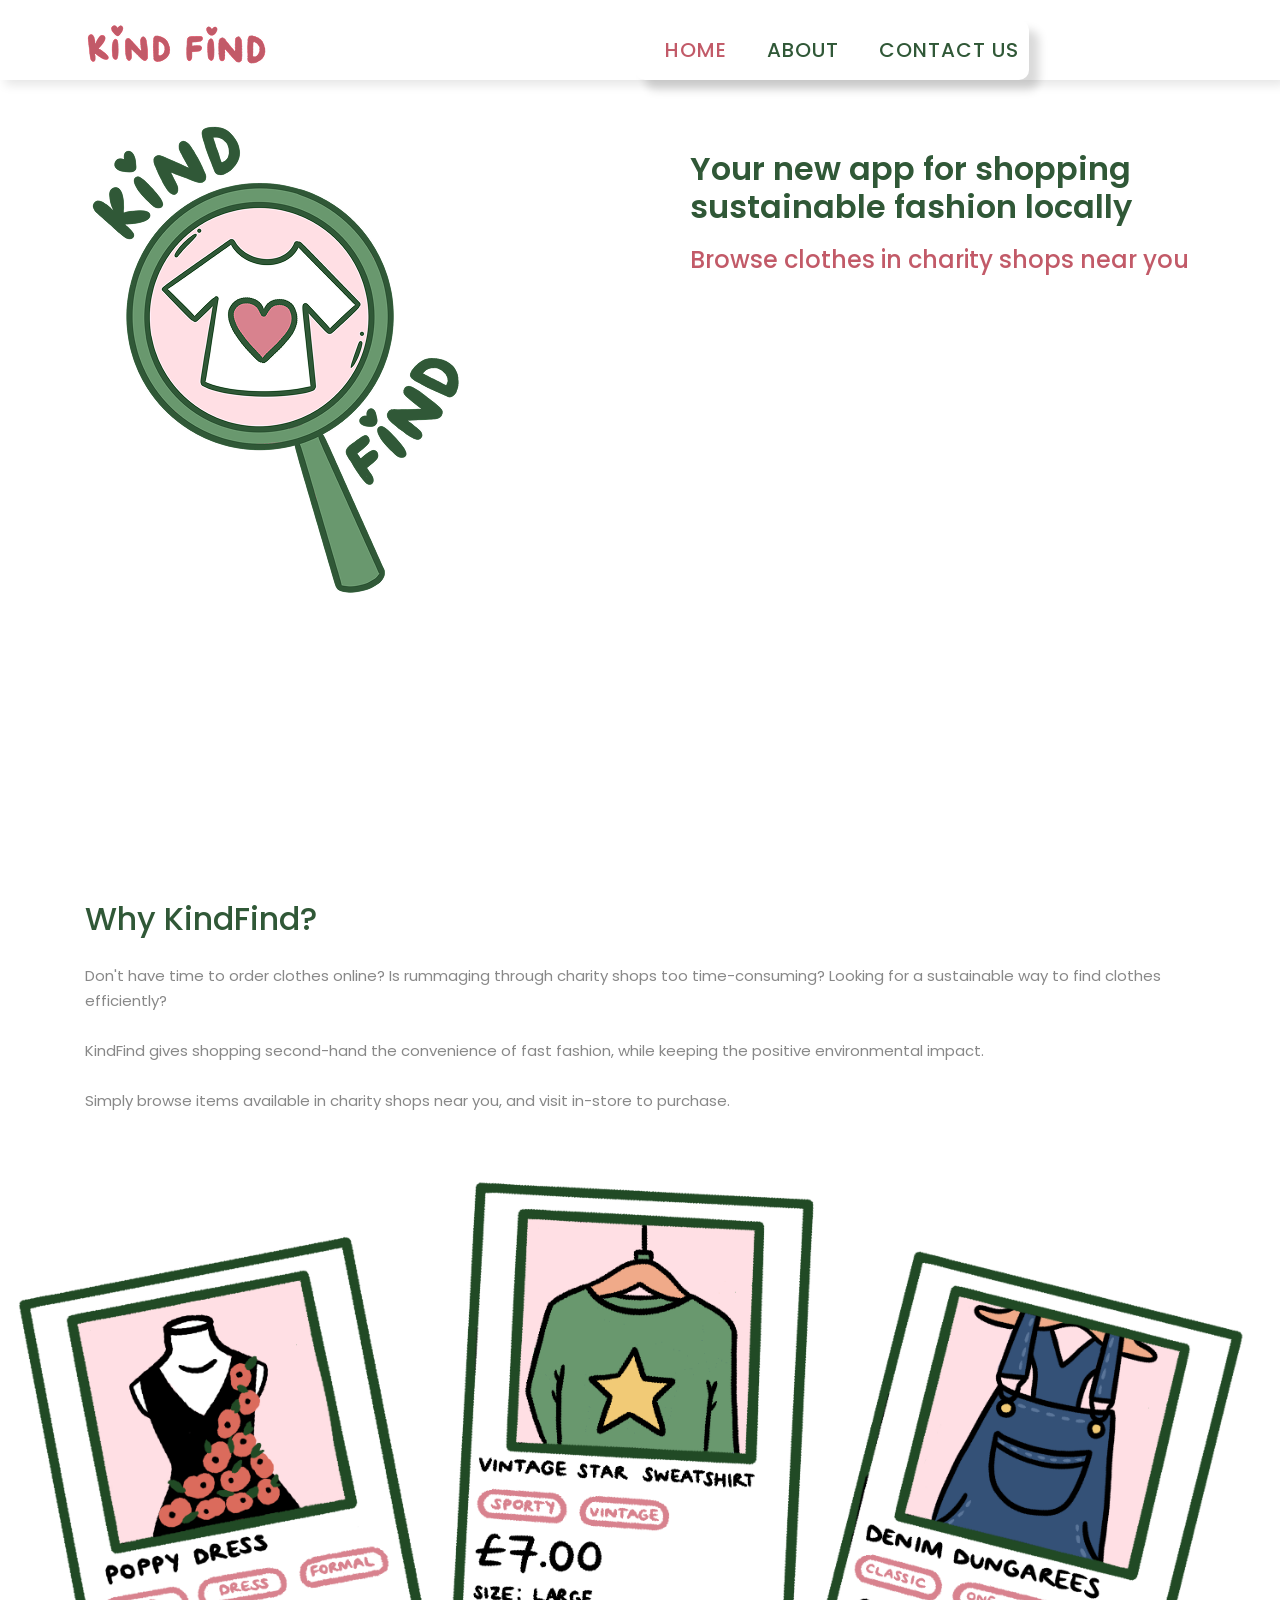
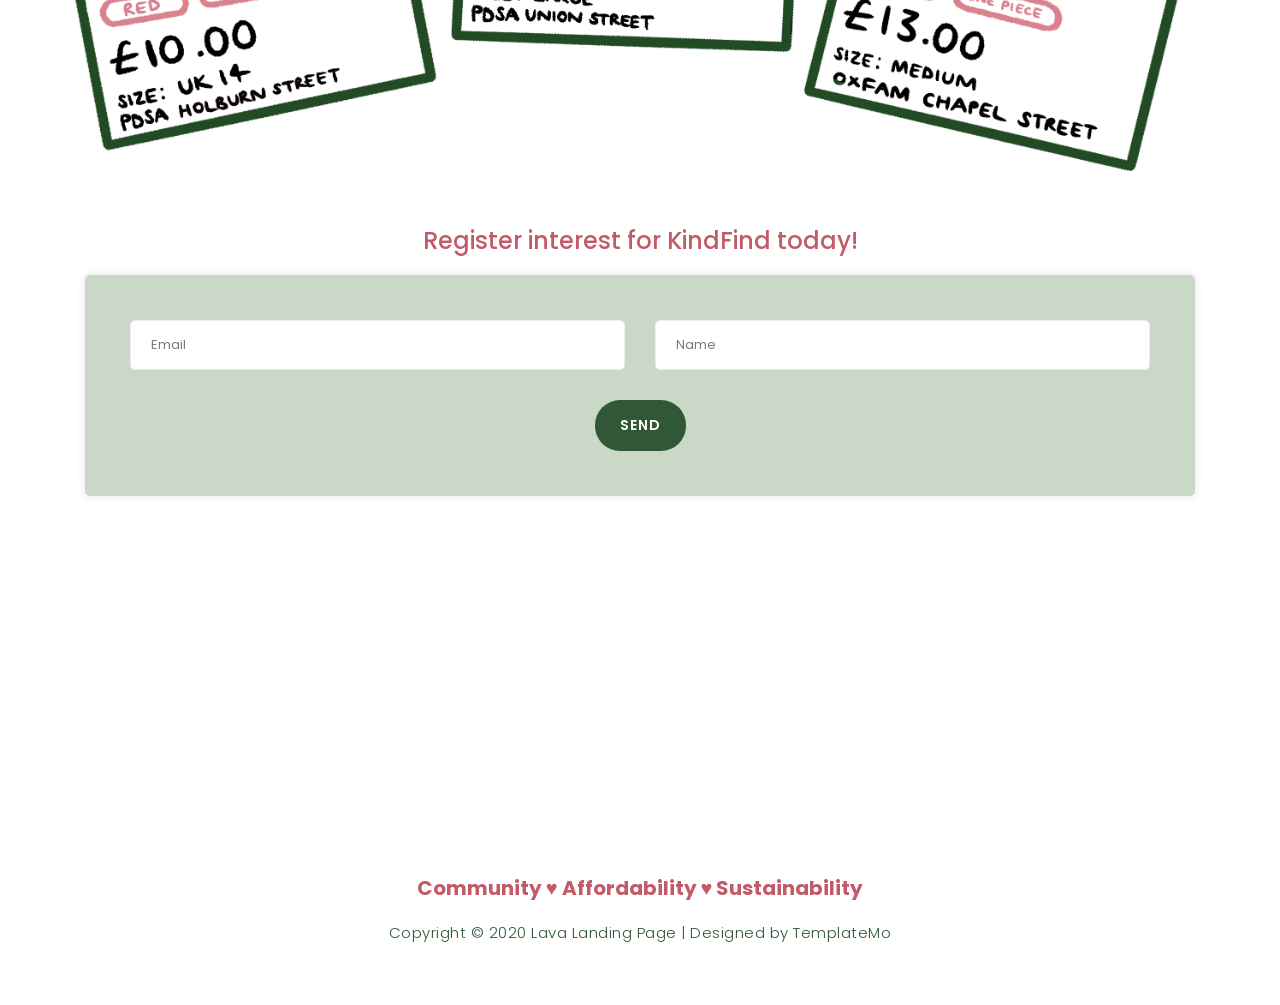
==== index.html @ ea6651f8 "focused on centering elements, trying to make it look better on mobile (mainly home page so far) - a" ====
<!DOCTYPE html>
<html lang="en">

<head>

    <meta charset="utf-8">
    <meta name="viewport" content="width=device-width, initial-scale=1, shrink-to-fit=no">
    <meta name="description" content="">
    <meta name="author" content="TemplateMo">
    <link href="https://fonts.googleapis.com/css?family=Poppins:100,200,300,400,500,600,700,800,900&display=swap" rel="stylesheet">

    <title>KindFind</title>
<!--

Lava Landing Page

https://templatemo.com/tm-540-lava-landing-page

-->

    <!-- Additional CSS Files -->
    <link rel="stylesheet" type="text/css" href="assets/css/bootstrap.min.css">

    <link rel="stylesheet" type="text/css" href="assets/css/font-awesome.css">

    <link rel="stylesheet" href="assets/css/templatemo-lava.css">

    <link rel="stylesheet" href="assets/css/owl-carousel.css">

</head>

<body>

    <!-- ***** Preloader Start ***** -->
    <div id="preloader">
        <div class="jumper">
            <div></div>
            <div></div>
            <div></div>
        </div>
    </div>
    <!-- ***** Preloader End ***** -->


    <!-- ***** Header Area Start ***** -->
    <header class="header-area header-sticky">
        <div class="container">
            <div class="row">
                <div class="col-12">
                    <nav class="main-nav">
                        <!-- ***** Logo Start ***** -->
                        <a href="index.html" class="logo"> <img src="assets/images/kindfind text.png"> </a>
                        <!-- ***** Logo End ***** -->

                        <ul class="nav">
                            <li> <a href="index.html" class="menu-item active"> Home </a></li>
                            <li> <a href="about.html"> About </a></li>
                            <li> <a href="contact.html"> Contact Us </a></li>
                        </ul>


                        <a class='menu-trigger'>
                            <span></span>

                        </a>
                        <!-- ***** Menu End ***** -->
                    </nav>
                </div>
            </div>
        </div>
    </header>
    <!-- ***** Header Area End ***** -->


    <!-- ***** Welcome Area Start ***** -->
    <div class="welcome-area" id="welcome">

        <!-- ***** Header Text Start ***** -->
        <!-- <div class="header-text">
            <div class="container">
                <div class="row"> -->
        <div class="header-columns-left">
                    <div data-scroll-reveal="enter left move 30px over 0.6s after 0.5s">
                        <img src="assets/images/kindfind_logo.png">                         
                    </div>

        </div>

         <div class="header-columns-right">
                    <div data-scroll-reveal="enter left move 30px over 0.6s after 1s">
                        <h2 class="bold-heading">Your new app for shopping sustainable fashion locally </h2> 
                        <p class="pink-subtext"> Browse clothes in charity shops near you</p>                      
                    </div>

        </div>




        </div>
    </div>
        <!-- ***** Header Text End ***** -->
    </div>
    <!-- ***** Welcome Area End ***** -->
     <div>

     </div>

    <!-- ***** Features Big Item Start ***** -->

    <div class="container">
        <h2> Why KindFind? <br></h2>
        <p><br>Don't have time to order clothes online? Is rummaging through charity shops too time-consuming? Looking for a sustainable way to find clothes efficiently?</p>
        <p><br>KindFind gives shopping second-hand the convenience of fast fashion, while keeping the positive environmental impact. </p>
        <p><br>Simply browse items available in charity shops near you, and visit in-store to purchase.</p>

    </div>

    <div id="polaroids">
        <img src="assets/images/polaroids.png" style="max-width: 100%;">
    </div>
    
    <!-- ***** Features Big Item End ***** -->


    <div class="container">
        <h4 id="interest-form-heading"> Register interest for KindFind today! <br> </h4>

                            <div class="contact-form">
                                <form method="POST" action="https://script.google.com/macros/s/AKfycbyY-tddZt12x1N2w3Bfdlll0ggIRHXmHf4bwVYbFrDgCQg-KHcNWGbpHg6rM3AW5Ag/exec">
                                    <div class="row">
                                        <div class="col-md-6 col-sm-12">
                                            <fieldset>
                                                <input name="Email" type="email" placeholder="Email" required=""
                                                    style="background-color: #fff;">
                                            </fieldset>
                                        </div>
                                        <div class="col-md-6 col-sm-12">
                                            <fieldset>
                                                <input name="Name" type="text" placeholder="Name" required="" 
                                                style="background-color: #fff;">
                                            </fieldset>
                                        </div>
                                        <div class="col-lg-12">
                                            <fieldset>
                                                <button type="submit" class="main-button">Send</button>
                                            </fieldset>
                                        </div>
                                    </div>
                                </form>
                            </div>

                        </div>
    </div>

    <!-- ***** Footer Start ***** -->
    <footer id="contact-us">
        <div class="container">
            <div class="row">

                <div class="col-lg-12">

                    <div class="sub-footer">

                        <h5 id="values-home"> Community  &#9829  Affordability  &#9829  Sustainability</h5> 
                        
                        <p>Copyright &copy; 2020 Lava Landing Page

                        | Designed by <a rel="nofollow" href="https://templatemo.com">TemplateMo</a></p>
                    </div>
                </div>
            </div>
        </div>
    </footer>

    <!-- jQuery -->
    <script src="assets/js/jquery-2.1.0.min.js"></script>

    <!-- Bootstrap -->
    <script src="assets/js/popper.js"></script>
    <script src="assets/js/bootstrap.min.js"></script>

    <!-- Plugins -->
    <script src="assets/js/owl-carousel.js"></script>
    <script src="assets/js/scrollreveal.min.js"></script>
    <script src="assets/js/waypoints.min.js"></script>
    <script src="assets/js/jquery.counterup.min.js"></script>
    <script src="assets/js/imgfix.min.js"></script>

    <!-- Global Init -->
    <script src="assets/js/custom.js"></script>

</body>
</html>
---- assets/css/templatemo-lava.css ----
/*

Lava Landing Page

https://templatemo.com/tm-540-lava-landing-page

*/

/* ---------------------------------------------
Table of contents
------------------------------------------------
01. font & reset css
02. reset
03. global styles
04. header
05. welcome
06. features
07. testimonials
08. contact
09. footer
10. preloader

--------------------------------------------- */
/* 
---------------------------------------------
font & reset css
--------------------------------------------- 
*/
@import url("https://fonts.googleapis.com/css?family=Poppins:100,200,300,400,500,600,700,800,900");
/* 
---------------------------------------------
reset
--------------------------------------------- 
*/
html, body, div, span, applet, object, iframe, h1, h2, h3, h4, h5, h6, p, blockquote, div
pre, a, abbr, acronym, address, big, cite, code, del, dfn, em, font, img, ins, kbd, q,
s, samp, small, strike, strong, sub, sup, tt, var, b, u, i, center, dl, dt, dd, ol, ul, li,
figure, header, nav, section, article, aside, footer, figcaption {
  margin: 0;
  padding: 0;
  border: 0;
  outline: 0;
}

.clearfix:after {
  content: ".";
  display: block;
  clear: both;
  visibility: hidden;
  line-height: 0;
  height: 0;
}

.clearfix {
  display: inline-block;
}

html[xmlns] .clearfix {
  display: block;
}

* html .clearfix {
  height: 1%;
}

ul, li {
  padding: 0;
  margin: 0;
  list-style: none;
}

header, nav, section, article, aside, footer, hgroup {
  display: block;
}

* {
  box-sizing: border-box;
}

html, body {
  font-family: 'Poppins', sans-serif;
  font-weight: 400;
  background-color: #fff;
  font-size: 16px;
  -ms-text-size-adjust: 100%;
  -webkit-font-smoothing: antialiased;
  -moz-osx-font-smoothing: grayscale;
}

a {
  text-decoration: none !important;
}

h1, h2, h3, h4, h5, h6 {
  margin-top: 0px;
  margin-bottom: 0px;
}

h2 { 
  color: #305837;
}

ul {
  margin-bottom: 0px;
}

p {
  font-size: 15px;
  line-height: 25px;
  color: #888;
}

.pink-subtext {
  font-weight: 500;
  font-size: 24px;
  color: #C25A68;
  margin-top: 20px;
}

.bold-heading {
  font-weight: 600;
}

/* 
---------------------------------------------
global styles
--------------------------------------------- 
*/
html,
body {
  background: #fff;
  font-family: 'Poppins', sans-serif;
}

::selection {
  background: #f1556a;
  color: #fff;
}

::-moz-selection {
  background: #f1556a;
  color: #fff;
}

@media (max-width: 991px) {
  html, body {
    overflow-x: hidden;
  }
  .mobile-top-fix {
    margin-top: 30px;
    margin-bottom: 0px;
  }
  .mobile-bottom-fix {
    margin-bottom: 30px;
  }
  .mobile-bottom-fix-big {
    margin-bottom: 60px;
  }
}

a.main-button-slider {
  font-size: 14px;
  border-radius: 25px;
  padding: 15px 25px;
  background-color: #C25A68;
  text-transform: uppercase;
  color: #fff;
  font-weight: 600;
  letter-spacing: 1px;
  -webkit-transition: all 0.3s ease 0s;
  -moz-transition: all 0.3s ease 0s;
  -o-transition: all 0.3s ease 0s;
  transition: all 0.3s ease 0s;
}

a.main-button-slider:hover {
  background-color: #f1556a;
}

a.main-button {
  font-size: 14px;
  border-radius: 25px;
  padding: 15px 25px;
  background-color: #C25A68;
  text-transform: uppercase;
  color: #fff;
  font-weight: 600;
  letter-spacing: 1px;
  -webkit-transition: all 0.3s ease 0s;
  -moz-transition: all 0.3s ease 0s;
  -o-transition: all 0.3s ease 0s;
  transition: all 0.3s ease 0s;
}

a.main-button:hover {
  background-color: #C25A68;
}

button.main-button {
  outline: none;
  border: none;
  cursor: pointer;
  font-size: 14px;
  border-radius: 25px;
  padding: 15px 25px;
  background-color: #305837;
  text-transform: uppercase;
  color: #fff;
  font-weight: 600;
  letter-spacing: 1px;
  -webkit-transition: all 0.3s ease 0s;
  -moz-transition: all 0.3s ease 0s;
  -o-transition: all 0.3s ease 0s;
  transition: all 0.3s ease 0s;
}

button.main-button:hover {
  background-color: #C25A68;
}


.center-heading {
  margin-bottom: 70px;
}

.center-heading h2 {
  margin-top: 0px;
  text-align: center;
  font-size: 42px;
  font-weight: 700;
  color: #1e1e1e;
  margin-bottom: 25px;
}

.center-heading h2 em {
  font-style: normal;
  color: #f4813f;
}

.center-heading p {
  font-size: 15px;
  color: #888;
  text-align: center;
}


/* 
---------------------------------------------
header
--------------------------------------------- 
*/

.background-header {
  background-color: #fff;
  height: 80px!important;
  position: fixed!important;
  top: 0px;
  left: 0px;
  right: 0px;
  box-shadow: 10px 10px 10px rgba(0,0,0,0.15)!important;
}

.background-header .logo,
.background-header .main-nav .nav li a {
  color: #305837!important;
}

.background-header .main-nav .nav li:hover a {
  color: #C25A68!important;
}

.background-header .nav li a.active {
  color: #C25A68!important;

}

.header-area {
  position: fixed;
  background-color: #fff;
  top: 0px;
  left: 0px;
  right: 0px;
  z-index: 100;
  height: 100px;
  -webkit-transition: all .5s ease 0s;
  -moz-transition: all .5s ease 0s;
  -o-transition: all .5s ease 0s;
  transition: all .5s ease 0s;
  box-shadow: 5px 5px 10px rgba(0,0,0,0.1)!important;

}

.header-area .main-nav {
  min-height: 80px;
  background: transparent;
}

.header-area .main-nav .logo {
  line-height: 80px;
  color: #191a20;
  font-size: 28px;
  font-weight: 700;
  text-transform: uppercase;
  letter-spacing: 2px;
  float: left;
  -webkit-transition: all 0.3s ease 0s;
  -moz-transition: all 0.3s ease 0s;
  -o-transition: all 0.3s ease 0s;
  transition: all 0.3s ease 0s;
}


.header-area .main-nav .nav {
  float: left;
  margin-top: 27px;
  margin-left: 33%;
  margin-right: 0px;
  background-color: #fff;
  border-radius: 10px;
  padding: 10px;
  -webkit-transition: all 0.3s ease 0s;
  -moz-transition: all 0.3s ease 0s;
  -o-transition: all 0.3s ease 0s;
  transition: all 0.3s ease 0s;
  position: relative;
  z-index: 999;
  box-shadow: 10px 10px 10px rgba(0,0,0,0.15)!important;
}

.header-area .main-nav .nav li {
  padding-left: 20px;
  padding-right: 20px;
}

.header-area .main-nav .nav li:last-child {
  padding-right: 0px;
}

.header-area .main-nav .nav li a {
  display: block;
  font-weight: 500;
  font-size: 20px;
  color: #305837;
  text-transform: uppercase;
  -webkit-transition: all 0.3s ease 0s;
  -moz-transition: all 0.3s ease 0s;
  -o-transition: all 0.3s ease 0s;
  transition: all 0.3s ease 0s;
  height: 40px;
  line-height: 40px;
  border: transparent;
  letter-spacing: 1px;
}

.header-area .main-nav .nav li:hover a {
  color: #C25A68;
}

.header-area .main-nav .nav li.submenu {
  position: relative;
  padding-right: 35px;
}

.header-area .main-nav .nav li.submenu:after {
  font-family: FontAwesome;
  content: "\f107";
  font-size: 12px;
  color: #7a7a7a;
  position: absolute;
  right: 18px;
  top: 12px;
}

.header-area .main-nav .nav li.submenu ul {
  position: absolute;
  width: 200px;
  box-shadow: 0 2px 28px 0 rgba(0, 0, 0, 0.06);
  overflow: hidden;
  top: 40px;
  opacity: 0;
  transform: translateY(-2em);
  visibility: hidden;
  z-index: -1;
  transition: all 0.3s ease-in-out 0s, visibility 0s linear 0.3s, z-index 0s linear 0.01s;
}

.header-area .main-nav .nav li.submenu ul li {
  margin-left: 0px;
  padding-left: 0px;
  padding-right: 0px;
}

.header-area .main-nav .nav li.submenu ul li a {
  display: block;
  background: #fff;
  color: #7a7a7a!important;
  padding-left: 20px;
  height: 40px;
  line-height: 40px;
  -webkit-transition: all 0.3s ease 0s;
  -moz-transition: all 0.3s ease 0s;
  -o-transition: all 0.3s ease 0s;
  transition: all 0.3s ease 0s;
  position: relative;
  font-size: 13px;
  border-bottom: 1px solid #f5f5f5;
}

.header-area .main-nav .nav li.submenu ul li a:before {
  content: '';
  position: absolute;
  width: 0px;
  height: 40px;
  left: 0px;
  top: 0px;
  bottom: 0px;
  -webkit-transition: all 0.3s ease 0s;
  -moz-transition: all 0.3s ease 0s;
  -o-transition: all 0.3s ease 0s;
  transition: all 0.3s ease 0s;
  background: #C25A68;
}

.header-area .main-nav .nav li.submenu ul li a:hover {
  background: #fff;
  color: #C25A68!important;
  padding-left: 25px;
}

.header-area .main-nav .nav li.submenu ul li a:hover:before {
  width: 3px;
}

.header-area .main-nav .nav li.submenu:hover ul {
  visibility: visible;
  opacity: 1;
  z-index: 1;
  transform: translateY(0%);
  transition-delay: 0s, 0s, 0.3s;
}

.header-area .main-nav .menu-trigger {
  cursor: pointer;
  display: block;
  position: absolute;
  top: 23px;
  width: 32px;
  height: 40px;
  text-indent: -9999em;
  z-index: 99;
  right: 40px;
  display: none;
}

.header-area .main-nav .menu-trigger span,
.header-area .main-nav .menu-trigger span:before,
.header-area .main-nav .menu-trigger span:after {
  -moz-transition: all 0.4s;
  -o-transition: all 0.4s;
  -webkit-transition: all 0.4s;
  transition: all 0.4s;
  background-color: #1e1e1e;
  display: block;
  position: absolute;
  width: 30px;
  height: 2px;
  left: 0;
}

.background-header .main-nav .menu-trigger span,
.background-header .main-nav .menu-trigger span:before,
.background-header .main-nav .menu-trigger span:after {
  background-color: #1e1e1e;
}

.header-area .main-nav .menu-trigger span:before,
.header-area .main-nav .menu-trigger span:after {
  -moz-transition: all 0.4s;
  -o-transition: all 0.4s;
  -webkit-transition: all 0.4s;
  transition: all 0.4s;
  background-color: #1e1e1e;
  display: block;
  position: absolute;
  width: 30px;
  height: 2px;
  left: 0;
  width: 75%;
}

.background-header .main-nav .menu-trigger span:before,
.background-header .main-nav .menu-trigger span:after {
  background-color: #1e1e1e;
}

.header-area .main-nav .menu-trigger span:before,
.header-area .main-nav .menu-trigger span:after {
  content: "";
}

.header-area .main-nav .menu-trigger span {
  top: 16px;
}

.header-area .main-nav .menu-trigger span:before {
  -moz-transform-origin: 33% 100%;
  -ms-transform-origin: 33% 100%;
  -webkit-transform-origin: 33% 100%;
  transform-origin: 33% 100%;
  top: -10px;
  z-index: 10;
}

.header-area .main-nav .menu-trigger span:after {
  -moz-transform-origin: 33% 0;
  -ms-transform-origin: 33% 0;
  -webkit-transform-origin: 33% 0;
  transform-origin: 33% 0;
  top: 10px;
}

.header-area .main-nav .menu-trigger.active span,
.header-area .main-nav .menu-trigger.active span:before,
.header-area .main-nav .menu-trigger.active span:after {
  background-color: transparent;
  width: 100%;
}

.header-area .main-nav .menu-trigger.active span:before {
  -moz-transform: translateY(6px) translateX(1px) rotate(45deg);
  -ms-transform: translateY(6px) translateX(1px) rotate(45deg);
  -webkit-transform: translateY(6px) translateX(1px) rotate(45deg);
  transform: translateY(6px) translateX(1px) rotate(45deg);
  background-color: #1e1e1e;
}

.background-header .main-nav .menu-trigger.active span:before {
  background-color: #1e1e1e;
}

.header-area .main-nav .menu-trigger.active span:after {
  -moz-transform: translateY(-6px) translateX(1px) rotate(-45deg);
  -ms-transform: translateY(-6px) translateX(1px) rotate(-45deg);
  -webkit-transform: translateY(-6px) translateX(1px) rotate(-45deg);
  transform: translateY(-6px) translateX(1px) rotate(-45deg);
  background-color: #1e1e1e;
}

.background-header .main-nav .menu-trigger.active span:after {
  background-color: #1e1e1e;
}

.header-area.header-sticky {
  min-height: 80px;
}

.header-area.header-sticky .nav {
  margin-top: 20px !important;
}

.header-area.header-sticky .nav li a.active {
  color: #C25A68;
}

@media (max-width: 1200px) {
  .header-area .main-nav .nav li {
    padding-left: 12px;
    padding-right: 12px;
  }
  .header-area .main-nav:before {
    display: none;
  }
}

@media (max-width: 991px) {
  .logo {
    text-align: center;
    float: none!important;
  }
  .header-area {
    background-color: #f7f7f7;
    padding: 0px 15px;
    height: 80px;
    box-shadow: none;
    text-align: center;
  }
  .header-area .container {
    padding: 0px;
  }
  .header-area .logo {
    margin-left: 30px;
  }
  .header-area .menu-trigger {
    display: block !important;
  }
  .header-area .main-nav {
    overflow: hidden;
  }
  .header-area .main-nav .nav {
    float: none;
    width: 100%;
    margin-top: 0px !important;
    display: none;
    -webkit-transition: all 0s ease 0s;
    -moz-transition: all 0s ease 0s;
    -o-transition: all 0s ease 0s;
    transition: all 0s ease 0s;
    margin-left: 0px;
  }
  .header-area .main-nav .nav li:first-child {
    border-top: 1px solid #eee;
  }
  .header-area .main-nav .nav li {
    width: 100%;
    background: #fff;
    border-bottom: 1px solid #eee;
    padding-left: 0px !important;
    padding-right: 0px !important;
  }
  .header-area .main-nav .nav li a {
    height: 50px !important;
    line-height: 50px !important;
    padding: 0px !important;
    border: none !important;
    background: #f7f7f7 !important;
    color: #305837 !important;
  }
  .header-area .main-nav .nav li a:hover {
    background: #eee !important;
    color: #C25A68!important;
  }
  .header-area .main-nav .nav li.submenu ul {
    position: relative;
    visibility: inherit;
    opacity: 1;
    z-index: 1;
    transform: translateY(0%);
    transition-delay: 0s, 0s, 0.3s;
    top: 0px;
    width: 100%;
    box-shadow: none;
    height: 0px;
  }
  .header-area .main-nav .nav li.submenu ul li a {
    font-size: 12px;
    font-weight: 400;
  }
  .header-area .main-nav .nav li.submenu ul li a:hover:before {
    width: 0px;
  }
  .header-area .main-nav .nav li.submenu ul.active {
    height: auto !important;
  }
  .header-area .main-nav .nav li.submenu:after {
    color: #3B566E;
    right: 25px;
    font-size: 14px;
    top: 15px;
  }
  .header-area .main-nav .nav li.submenu:hover ul, .header-area .main-nav .nav li.submenu:focus ul {
    height: 0px;
  }
}

@media (min-width: 992px) {
  .header-area .main-nav .nav {
    display: flex !important;
  }
}


.header-columns-left {
    margin-top: 100px;
    align-items: center;
}

.header-columns-right {
    margin-top: 100px;
    justify-content: center;
    align-items: center;
}



/* make two columns when screen is wider than 992px */

@media (min-width: 992px ){
  .header-columns-left {
  width: 50%;
  height: auto;
  float: left;
  align-items: center;
  }
}

@media (min-width: 992px ){
  .header-columns-right {
  width: 50%;
  height: auto;
  float: left;
  align-items: center;
  margin-top: 100px;
  padding: 50px;
  }
}

@media (max-width: 992px ){
  .header-columns-right {
    padding: 30px;
    

  
  }
}

@media (max-width: 992px ){
  .header-columns-left {
    display: flex; 
    justify-content: center;
  }
}








/* 
---------------------------------------------
welcome
--------------------------------------------- 
*/
.welcome-area {
  width: 100%;
  height: 100vh;
  min-height: 793px;
  /* background-image: url(../images/banner-bg.png); */
  background-repeat: no-repeat;
  background-position: right top;
}

.welcome-area-about {
  width: 100%;
  height: 100vh;
  min-height: 793px;
  background-image: url(../images/banner-bg.png);
  background-repeat: no-repeat;
  background-position: right top;
}

@media (max-width: 992px) {
  #about-heading {
    background-color: #fff;
    align-items: center;
    padding: 20px;
  }
}



.welcome-area .header-text .left-text {
  position: relative;
  align-self: center;
  margin-top: 35%;
  transform: perspective(1px) translateY(-30%) !important;
}

.welcome-area .header-text h1 {
  font-weight: 900;
  font-size: 52px;
  line-height: 80px;
  letter-spacing: 1px;
  margin-bottom: 30px;
  color: #C25A68;
}

.welcome-area .header-text h1 em {
  font-style: normal;
  color: #305837;
}

.welcome-area .header-text p {
  font-weight: 600;
  font-size: 24px;
  color: #C25A68;
  line-height: 30px;
  letter-spacing: 0.25px;
  margin-bottom: 40px;
  position: relative;
}

.welcome-area .header-text p em {
  font-style: normal;
  color: #305837;
}

@media (max-width: 1420px) {
  .welcome-area .header-text {
    width: 70%;
    margin-left: 5%;
  }
}

@media (max-width: 1320px) {
  .welcome-area .header-text .left-text {
    margin-top: 50%;
  }
  .welcome-area .header-text {
    width: 50%;
    margin-left: 5%;
  }
}

@media (max-width: 1140px) {
  .welcome-area {
    height: auto;
  }
  .welcome-area .header-text {       
    width: 92%;
    padding-top: 793px;
  }
  .welcome-area .header-text .left-text {
    margin-top: 5%;
    transform: none !important;
  }
}
@media (max-width: 810px) {
  .welcome-area {
    background-size: contain;
  }

  .welcome-area .header-text {
    padding-top: 100%;
    margin-left: 0;
  }
    
  .container-fluid .col-md-12 {
    margin-right: 0px;
    padding-right: 0px;
  }
}

#values-home {
  text-align: center;
  color: #C25A68;
  padding-bottom: 20px;
  font-weight: bold;
}

.left-content {
  align-self: center;
}

/*
---------------------------------------------
about
---------------------------------------------
*/

#about {
  padding: 100px 0px;
  position: relative;
  z-index: 9;
}

@media (max-width: 992px) {
  .features-item {
    margin-bottom: 45px;
  }
}

.features-item {
  border-radius: 5px;
  height:600px;
  padding: 60px 30px;
  text-align: center;
  box-shadow: 0px 0px 10px rgba(0,0,0,0.1);
}

.features-item h2 {
  z-index: 9;
  position: absolute;
  top: 15px;
  left: 45px;
  font-size: 50px;
  font-weight: 600;
  color: #f0bac9db;
}

.features-item img {
  z-index: 10;
  position: relative;
  max-width: 100%;
  margin-bottom: 40px;
}

.features-item h4 {
  margin-top: 0px;
  font-size: 22px;
  color: #C25A68;
  margin-bottom: 25px;
  font-weight: bold;
}

.features-item .main-button {
  margin-top: 35px;
  display: inline-block;
}

#polaroids {
}



/*
---------------------------------------------
promotion
---------------------------------------------
*/

.left-image-decor {
  background-image: url(../images/left-bg-decor.png);
  background-repeat: no-repeat;
  position: absolute;
  width: 100%;
  display: inline-block;
  height: 110%;
  margin-top: -200px;
}

#promotion {
  padding: 100px 0px;
}

#promotion .left-image {
  align-self: center;
}

#promotion .right-text ul {
  padding: 0;
  margin: 0;
}

#promotion .right-text ul li {
  display: inline-block;
  margin-bottom: 60px;
}

#promotion .right-text ul li:last-child {
  margin-bottom: 0px;
}

#promotion .right-text img {
  display: inline-block;
  float: left;
  margin-right: 30px;
}

#promotion .right-text h4 {
  font-size: 22px;
  margin-bottom: 15px;
  margin-top: 3px;
}

.values-headings {
  text-align: center;
  font-weight: bold;
  color: #C25A68;
}

/*
--------------------------------------------
testimonials
--------------------------------------------
*/
.right-image-decor {
  background-image: url(../images/right-bg-decor.png);
  background-repeat: no-repeat;
  background-position: right center;
  position: absolute;
  width: 100%;
  display: inline-block;
  height: 110%;
  margin-top: -200px;
}

#testimonials {
  padding-top: 100px;
  position: relative;
  z-index: 9;
}

#testimonials .item {
  position: relative;
}

#testimonials .item .testimonial-content {
  background: rgb(244,129,63);
  background: linear-gradient(145deg, rgba(244,129,63,1) 0%, rgba(241,85,106,1) 100%);
  margin-left: 60px;
  padding: 40px 30px;
  text-align: center;
  border-radius: 5px;
}

#testimonials .item .testimonial-content ul li {
  display: inline-block;
  margin: 0px 1px;
}

#testimonials .item .testimonial-content ul li i {
  color: #fff;
  font-size: 13px;
}

#testimonials .item .testimonial-content h4 {
  font-size: 22px;
  margin-top: 20px;
  color: #fff;
}

#testimonials .item .testimonial-content p {
  color: #fff;
  font-style: italic;
  font-weight: 200;
  margin: 20px 0px 15px 0px;
}

#testimonials .item .testimonial-content span {
  color: #fff;
  font-weight: 200;
  font-size: 13px;
}

#testimonials .author img {
  max-width: 120px;
  margin-bottom: -60px;
}

.owl-carousel .owl-nav button.owl-next span {
  z-index: 10;
  top: 45%;
  border-radius: 10px;
  font-size: 46px;
  color: #fff;
  right: -210px;
  width: 80px;
  height: 80px;
  line-height: 80px;
  text-align: center;
  display: inline-block;
  background: rgb(244,129,63);
  background: linear-gradient(145deg, rgba(244,129,63,1) 0%, rgba(241,85,106,1) 100%);
  position: absolute;
}

.owl-carousel .owl-nav button.owl-prev span {
  z-index: 9;
  top: 30%;
  border-radius: 10px;
  font-size: 46px;
  color: #fff;
  right: -150px;
  width: 80px;
  height: 80px;
  line-height: 80px;
  text-align: center;
  display: inline-block;
  background: rgb(244,129,63);
  background: linear-gradient(145deg, rgba(244,129,63,1) 0%, rgba(241,85,106,1) 100%);
  position: absolute;
}

@media screen and (max-width: 1060px) {
  .owl-carousel .owl-nav {
    display: none!important;
  }
}

/* 
---------------------------------------------
footer
--------------------------------------------- 
*/

@media (max-width: 992px) {
  footer {
    padding-top: 0px!important;
    margin-top: 0px!important;
  }
  .contact-form {
    margin-bottom: 45px;
  }
  footer .right-content {
    text-align: center;
  }
  footer .footer-content {
    padding: 60px 0px!important;
  }
}

footer {
  margin-top: 200px;
  padding-top: 120px;
  /* background-image: url(../images/footer-bg.png); */
  background-repeat: no-repeat;
  background-position: center center;
  background-size: cover;
  width: 100%;
}

footer .footer-content {
  padding: 120px 0px;
}

.contact-form {
  position: relative;
  z-index: 10;
  padding: 45px;
  border-radius: 5px;
  background-color: #86a77f6f;
  box-shadow: 0px 0px 10px rgba(0,0,0,0.1);
}

footer .right-content {
  align-self: center;
}

.contact-form input,
.contact-form textarea {
  color: #777;
  font-size: 13px;
  border: 1px solid #eee;
  background-color: #f7f7f7;
  border-radius: 5px;
  width: 100%;
  height: 50px;
  outline: none;
  padding-left: 20px;
  padding-right: 20px;
  -webkit-appearance: none;
  -moz-appearance: none;
  appearance: none;
  margin-bottom: 30px;
}

.contact-form textarea {
  height: 150px;
  resize: none;
  padding: 20px;
}

.contact-form {
  text-align: center;
}

.contact-form ::-webkit-input-placeholder { /* Edge */
  color: #7a7a7a;
}

.contact-form :-ms-input-placeholder { /* Internet Explorer 10-11 */
  color: #7a7a7a;
}

.contact-form ::placeholder {
  color: #7a7a7a;
}

#interest-form-heading {
  color: #C25A68;
  text-align: center;
  padding: 20px;
}

.footer-content .right-content {
  color: #fff;
}

.footer-content .right-content h2 {
  margin-top: 0px;
  margin-bottom: 30px;
  font-size: 42px;
  text-transform: capitalize;
  font-weight: 700;
  letter-spacing: 1px;
}

/* .footer-content .right-content h2 em {
  font-style: normal;
  color: #fba70b;
} */

.footer-content .right-content p {
  color: #FFF;
}

.footer-content .right-content a {
  color: #FFF;
}

.footer-content .right-content a:hover {
  color: #FC3;
}

footer .social {
  overflow: hidden;
  margin-top: 30px;
}

footer .social li:first-child {
  margin-left: 0px;
}

footer .social li {
  margin: 0px 7.5px;
  display: inline-block;
}

footer .social li a {
  color: #fff;
  text-align: center;
  background-color: transparent;
  border: 1px solid #fff;
  width: 44px;
  height: 44px;
  line-height: 44px;
  border-radius: 50%;
  display: inline-block;
  font-size: 16px;
  -webkit-transition: all 0.3s ease 0s;
  -moz-transition: all 0.3s ease 0s;
  -o-transition: all 0.3s ease 0s;
  transition: all 0.3s ease 0s;
}

footer .social li a:hover {
  background-color: #fba70b;
  border-color: #fba70b;
  color: #fff;
}

footer .copyright {
  margin-top: 10px;
  font-weight: 400;
  font-size: 15px;
  color: #4a4a4a;
  letter-spacing: 0.88px;
  text-transform: capitalize;
}

footer .sub-footer {
  padding: 60px 0px;
  text-align: center;
}

footer .sub-footer a {
	color: #305837;
}

footer .sub-footer a:hover {
	color: #FC3;
}

footer .sub-footer p {
  color: #305837;
  font-size: 15px;
  font-weight: 300;
  letter-spacing: 0.5px;
}

@media (max-width: 991px) {
  footer .copyright {
    text-align: center;
  }
  footer .social {
    text-align: center;
  }
}

/* 
---------------------------------------------
preloader
--------------------------------------------- 
*/
#preloader {
  overflow: hidden;
  background-image: linear-gradient(145deg, #FFC5D3 0%, #305837 100%);
  left: 0;
  right: 0;
  top: 0;
  bottom: 0;
  position: fixed;
  z-index: 9999;
  color: #fff;
}

#preloader .jumper {
  left: 0;
  top: 0;
  right: 0;
  bottom: 0;
  display: block;
  position: absolute;
  margin: auto;
  width: 50px;
  height: 50px;
}

#preloader .jumper > div {
  background-color: #fff;
  width: 10px;
  height: 10px;
  border-radius: 100%;
  -webkit-animation-fill-mode: both;
  animation-fill-mode: both;
  position: absolute;
  opacity: 0;
  width: 50px;
  height: 50px;
  -webkit-animation: jumper 3s 2s linear infinite;
  animation: jumper 3s 2s linear infinite;
}

#preloader .jumper > div:nth-child(2) {
  -webkit-animation-delay: 0.33333s;
  animation-delay: 0.33333s;
}

#preloader .jumper > div:nth-child(3) {
  -webkit-animation-delay: 0.66666s;
  animation-delay: 0.66666s;
}

@-webkit-keyframes jumper {
  0% {
    opacity: 0;
    -webkit-transform: scale(0);
    transform: scale(0);
  }
  5% {
    opacity: 1;
  }
  100% {
    -webkit-transform: scale(1);
    transform: scale(1);
    opacity: 0;
  }
}

@keyframes jumper {
  0% {
    opacity: 0;
    -webkit-transform: scale(0);
    transform: scale(0);
  }
  5% {
    opacity: 1;
  }
  100% {
    opacity: 0;
  }
}
---- assets/css/owl-carousel.css ----
/**
 * Owl Carousel v2.3.4
 * Copyright 2013-2018 David Deutsch
 * Licensed under: SEE LICENSE IN https://github.com/OwlCarousel2/OwlCarousel2/blob/master/LICENSE
 */
/*
 *  Owl Carousel - Core
 */
.owl-carousel {
  display: none;
  width: 100%;
  -webkit-tap-highlight-color: transparent;
  /* position relative and z-index fix webkit rendering fonts issue */
  position: relative;
  z-index: 1; }
  .owl-carousel .owl-stage {
    position: relative;
    -ms-touch-action: pan-Y;
    touch-action: manipulation;
    -moz-backface-visibility: hidden;
    /* fix firefox animation glitch */ }
  .owl-carousel .owl-stage:after {
    content: ".";
    display: block;
    clear: both;
    visibility: hidden;
    line-height: 0;
    height: 0; }
  .owl-carousel .owl-stage-outer {
    position: relative;
    overflow: hidden;
    /* fix for flashing background */
    -webkit-transform: translate3d(0px, 0px, 0px); }
  .owl-carousel .owl-wrapper,
  .owl-carousel .owl-item {
    -webkit-backface-visibility: hidden;
    -moz-backface-visibility: hidden;
    -ms-backface-visibility: hidden;
    -webkit-transform: translate3d(0, 0, 0);
    -moz-transform: translate3d(0, 0, 0);
    -ms-transform: translate3d(0, 0, 0); }
  .owl-carousel .owl-item {
    position: relative;
    min-height: 1px;
    float: left;
    -webkit-backface-visibility: hidden;
    -webkit-tap-highlight-color: transparent;
    -webkit-touch-callout: none; }
  .owl-carousel .owl-item img {
    display: block;
    width: 100%; }
  .owl-carousel .owl-nav.disabled,
  .owl-carousel .owl-dots.disabled {
    display: none; }
  .owl-carousel .owl-nav .owl-prev,
  .owl-carousel .owl-nav .owl-next,
  .owl-carousel .owl-dot {
    cursor: pointer;
    -webkit-user-select: none;
    -khtml-user-select: none;
    -moz-user-select: none;
    -ms-user-select: none;
    user-select: none; }
  .owl-carousel .owl-nav button.owl-prev,
  .owl-carousel .owl-nav button.owl-next,
  .owl-carousel button.owl-dot {
    background: none;
    color: inherit;
    border: none;
    padding: 0 !important;
    font: inherit; }
  .owl-carousel.owl-loaded {
    display: block; }
  .owl-carousel.owl-loading {
    opacity: 0;
    display: block; }
  .owl-carousel.owl-hidden {
    opacity: 0; }
  .owl-carousel.owl-refresh .owl-item {
    visibility: hidden; }
  .owl-carousel.owl-drag .owl-item {
    -ms-touch-action: pan-y;
        touch-action: pan-y;
    -webkit-user-select: none;
    -moz-user-select: none;
    -ms-user-select: none;
    user-select: none; }
  .owl-carousel.owl-grab {
    cursor: move;
    cursor: grab; }
  .owl-carousel.owl-rtl {
    direction: rtl; }
  .owl-carousel.owl-rtl .owl-item {
    float: right; }

/* No Js */
.no-js .owl-carousel {
  display: block; }

/*
 *  Owl Carousel - Animate Plugin
 */
.owl-carousel .animated {
  animation-duration: 1000ms;
  animation-fill-mode: both; }

.owl-carousel .owl-animated-in {
  z-index: 0; }

.owl-carousel .owl-animated-out {
  z-index: 1; }

.owl-carousel .fadeOut {
  animation-name: fadeOut; }

@keyframes fadeOut {
  0% {
    opacity: 1; }
  100% {
    opacity: 0; } }

/*
 * 	Owl Carousel - Auto Height Plugin
 */
.owl-height {
  transition: height 500ms ease-in-out; }

/*
 * 	Owl Carousel - Lazy Load Plugin
 */
.owl-carousel .owl-item {
  /**
			This is introduced due to a bug in IE11 where lazy loading combined with autoheight plugin causes a wrong
			calculation of the height of the owl-item that breaks page layouts
		 */ }
  .owl-carousel .owl-item .owl-lazy {
    opacity: 0;
    transition: opacity 400ms ease; }
  .owl-carousel .owl-item .owl-lazy[src^=""], .owl-carousel .owl-item .owl-lazy:not([src]) {
    max-height: 0; }
  .owl-carousel .owl-item img.owl-lazy {
    transform-style: preserve-3d; }

/*
 * 	Owl Carousel - Video Plugin
 */
.owl-carousel .owl-video-wrapper {
  position: relative;
  height: 100%;
  background: #000; }

.owl-carousel .owl-video-play-icon {
  position: absolute;
  height: 80px;
  width: 80px;
  left: 50%;
  top: 50%;
  margin-left: -40px;
  margin-top: -40px;
  background: url("owl.video.play.png") no-repeat;
  cursor: pointer;
  z-index: 1;
  -webkit-backface-visibility: hidden;
  transition: transform 100ms ease; }

.owl-carousel .owl-video-play-icon:hover {
  -ms-transform: scale(1.3, 1.3);
      transform: scale(1.3, 1.3); }

.owl-carousel .owl-video-playing .owl-video-tn,
.owl-carousel .owl-video-playing .owl-video-play-icon {
  display: none; }

.owl-carousel .owl-video-tn {
  opacity: 0;
  height: 100%;
  background-position: center center;
  background-repeat: no-repeat;
  background-size: contain;
  transition: opacity 400ms ease; }

.owl-carousel .owl-video-frame {
  position: relative;
  z-index: 1;
  height: 100%;
  width: 100%; }
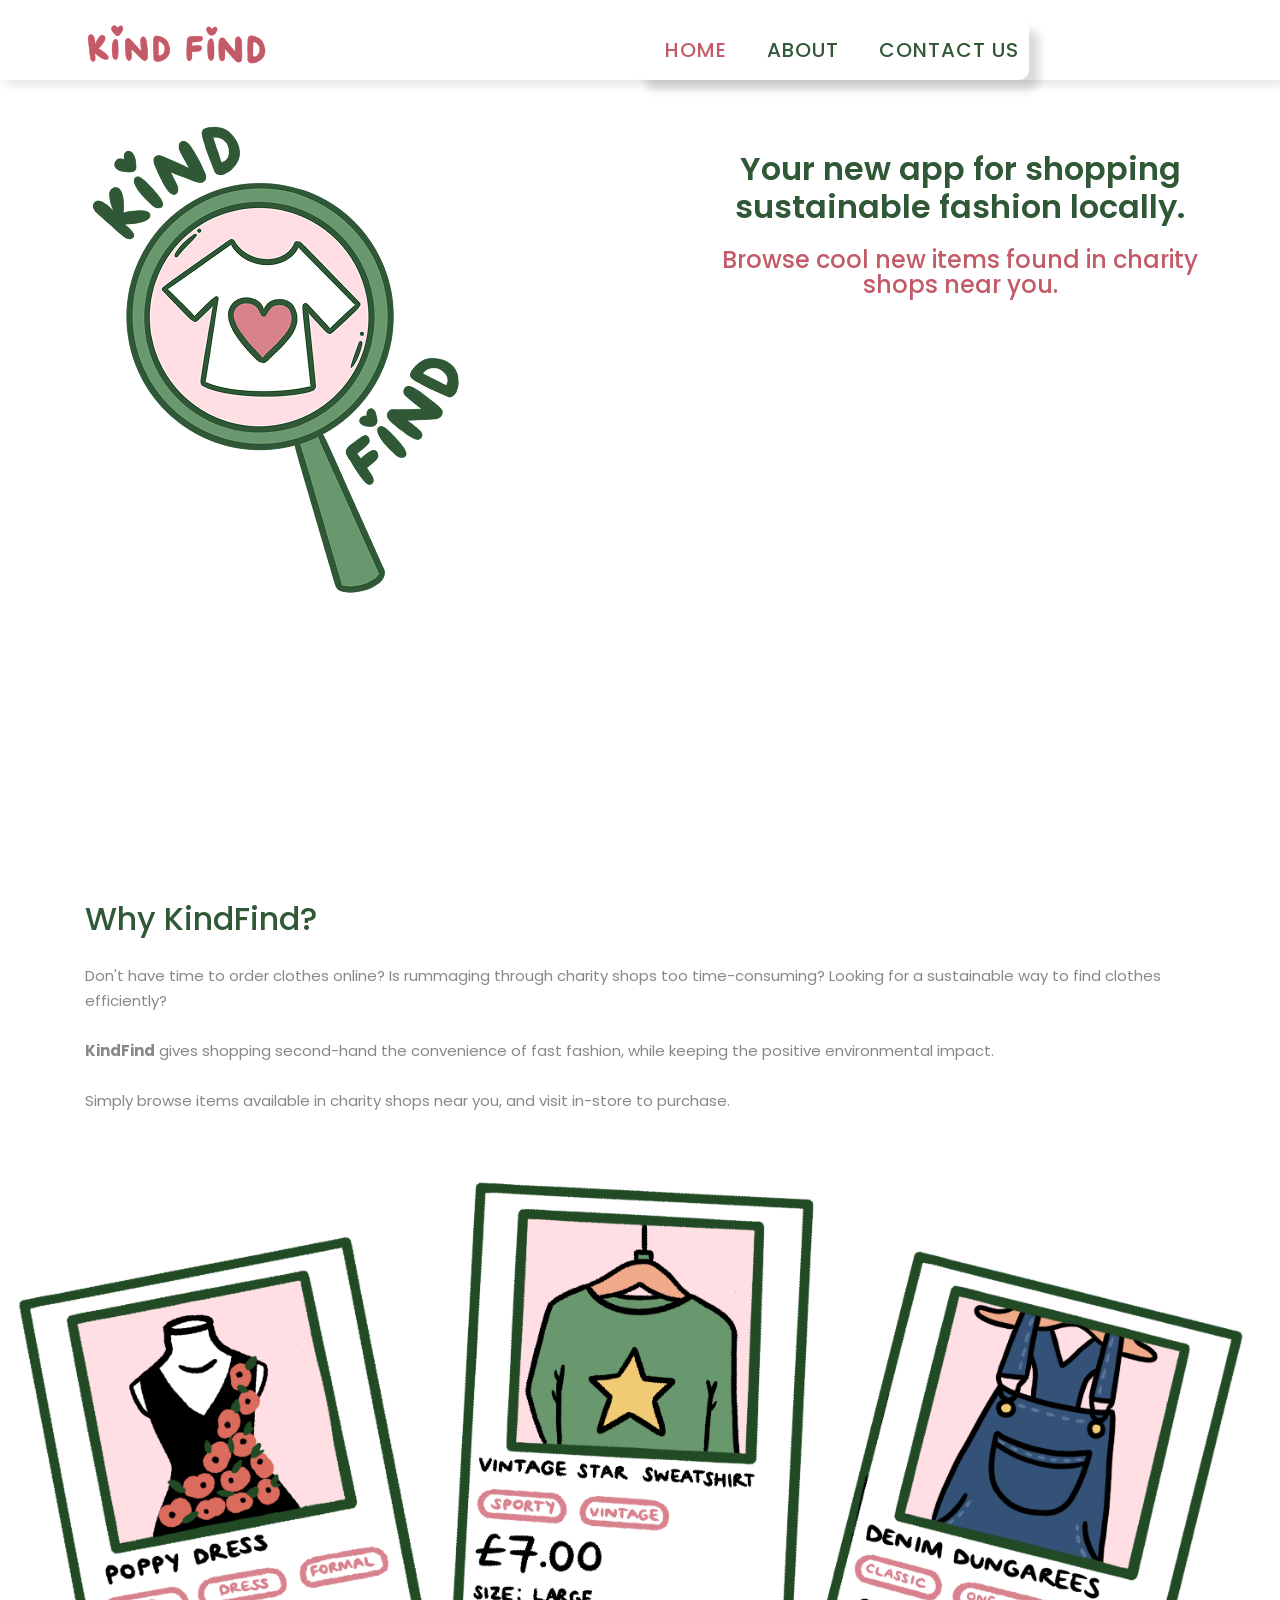
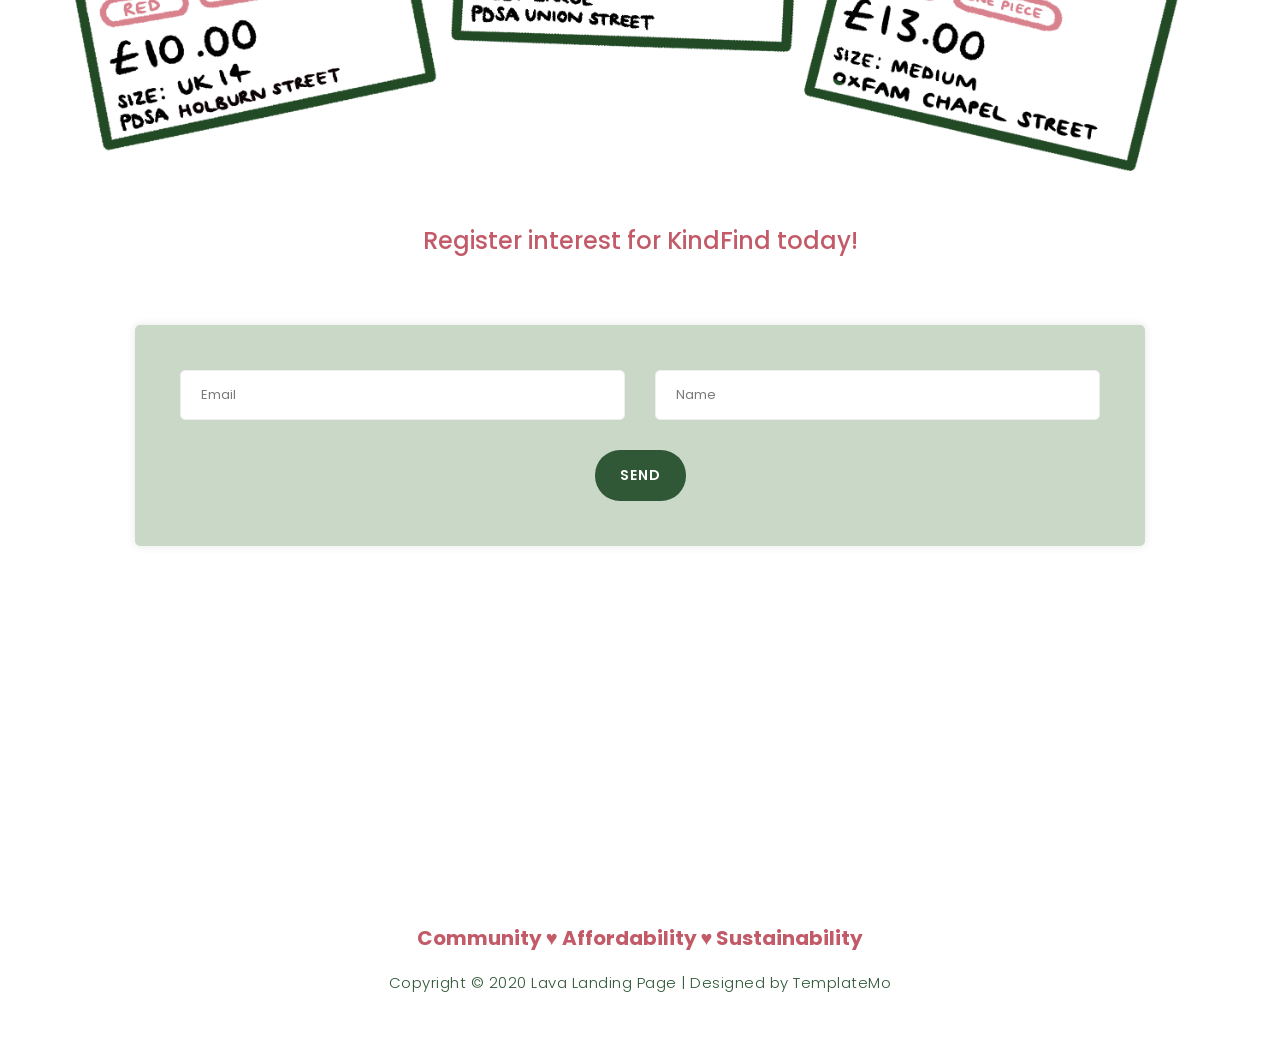
==== commit 564a8077: "fixed the layout so it looks better on mobile, added some headings and a title/background to the con" ====
--- a/index.html
+++ b/index.html
@@ -81,15 +81,15 @@
                 <div class="row"> -->
         <div class="header-columns-left">
                     <div data-scroll-reveal="enter left move 30px over 0.6s after 0.5s">
-                        <img src="assets/images/kindfind_logo.png">                         
+                        <img style="max-width: 100%;" src="assets/images/kindfind_logo.png">                         
                     </div>
 
         </div>
 
          <div class="header-columns-right">
                     <div data-scroll-reveal="enter left move 30px over 0.6s after 1s">
-                        <h2 class="bold-heading">Your new app for shopping sustainable fashion locally </h2> 
-                        <p class="pink-subtext"> Browse clothes in charity shops near you</p>                      
+                        <h2 class="bold-heading">Your new app for shopping sustainable fashion locally. </h2> 
+                        <p class="pink-subtext"> Browse cool new items found in charity shops near you. </p>                      
                     </div>
 
         </div>
@@ -111,7 +111,7 @@
     <div class="container">
         <h2> Why KindFind? <br></h2>
         <p><br>Don't have time to order clothes online? Is rummaging through charity shops too time-consuming? Looking for a sustainable way to find clothes efficiently?</p>
-        <p><br>KindFind gives shopping second-hand the convenience of fast fashion, while keeping the positive environmental impact. </p>
+        <p><br><b>KindFind</b> gives shopping second-hand the convenience of fast fashion, while keeping the positive environmental impact. </p>
         <p><br>Simply browse items available in charity shops near you, and visit in-store to purchase.</p>
 
     </div>
@@ -149,8 +149,6 @@
                                     </div>
                                 </form>
                             </div>
-
-                        </div>
     </div>
 
     <!-- ***** Footer Start ***** -->
--- a/assets/css/templatemo-lava.css
+++ b/assets/css/templatemo-lava.css
@@ -115,10 +115,12 @@
   font-size: 24px;
   color: #C25A68;
   margin-top: 20px;
+  text-align: center;
 }
 
 .bold-heading {
   font-weight: 600;
+  text-align: center;
 }
 
 /* 
@@ -671,6 +673,7 @@
 
 .header-columns-left {
     margin-top: 100px;
+    justify-content: center;
     align-items: center;
 }
 
@@ -680,6 +683,11 @@
     align-items: center;
 }
 
+@media (max-width: 992px ){
+  .page-title {
+    background-color: rgba(255, 255, 255, 0.5);
+  }
+}
 
 
 /* make two columns when screen is wider than 992px */
@@ -750,13 +758,15 @@
   background-position: right top;
 }
 
-@media (max-width: 992px) {
-  #about-heading {
-    background-color: #fff;
-    align-items: center;
-    padding: 20px;
-  }
-}
+.welcome-area-contact {
+  width: 100%;
+  height: 100vh;
+  min-height: 793px;
+  background-image: url(../images/banner-bg2.png);
+  background-repeat: no-repeat;
+  background-position: left top;
+}
+
 
 
 
@@ -853,6 +863,10 @@
   align-self: center;
 }
 
+.section-title {
+  text-align: center;
+  margin-bottom: 40px;
+}
 /*
 ---------------------------------------------
 about
@@ -871,20 +885,27 @@
   }
 }
 
+#features-container {
+  display: table;
+}
+
 .features-item {
   border-radius: 5px;
-  height:600px;
   padding: 60px 30px;
   text-align: center;
-  box-shadow: 0px 0px 10px rgba(0,0,0,0.1);
-}
+  box-shadow: 0px 0px 10px rgba(0,0,0,0.25);
+  display: table-cell;
+  margin: 40px;
+}
+
+
 
 .features-item h2 {
   z-index: 9;
   position: absolute;
   top: 15px;
   left: 45px;
-  font-size: 50px;
+  font-size: 40px;
   font-weight: 600;
   color: #f0bac9db;
 }
@@ -898,7 +919,7 @@
 
 .features-item h4 {
   margin-top: 0px;
-  font-size: 22px;
+  font-size: 30px;
   color: #C25A68;
   margin-bottom: 25px;
   font-weight: bold;
@@ -907,9 +928,6 @@
 .features-item .main-button {
   margin-top: 35px;
   display: inline-block;
-}
-
-#polaroids {
 }
 
 
@@ -1090,9 +1108,6 @@
     padding-top: 0px!important;
     margin-top: 0px!important;
   }
-  .contact-form {
-    margin-bottom: 45px;
-  }
   footer .right-content {
     text-align: center;
   }
@@ -1119,9 +1134,15 @@
   position: relative;
   z-index: 10;
   padding: 45px;
+  margin: 50px;
   border-radius: 5px;
   background-color: #86a77f6f;
   box-shadow: 0px 0px 10px rgba(0,0,0,0.1);
+}
+
+#form-text {
+  margin-top:50px; 
+  text-align: center;
 }
 
 footer .right-content {
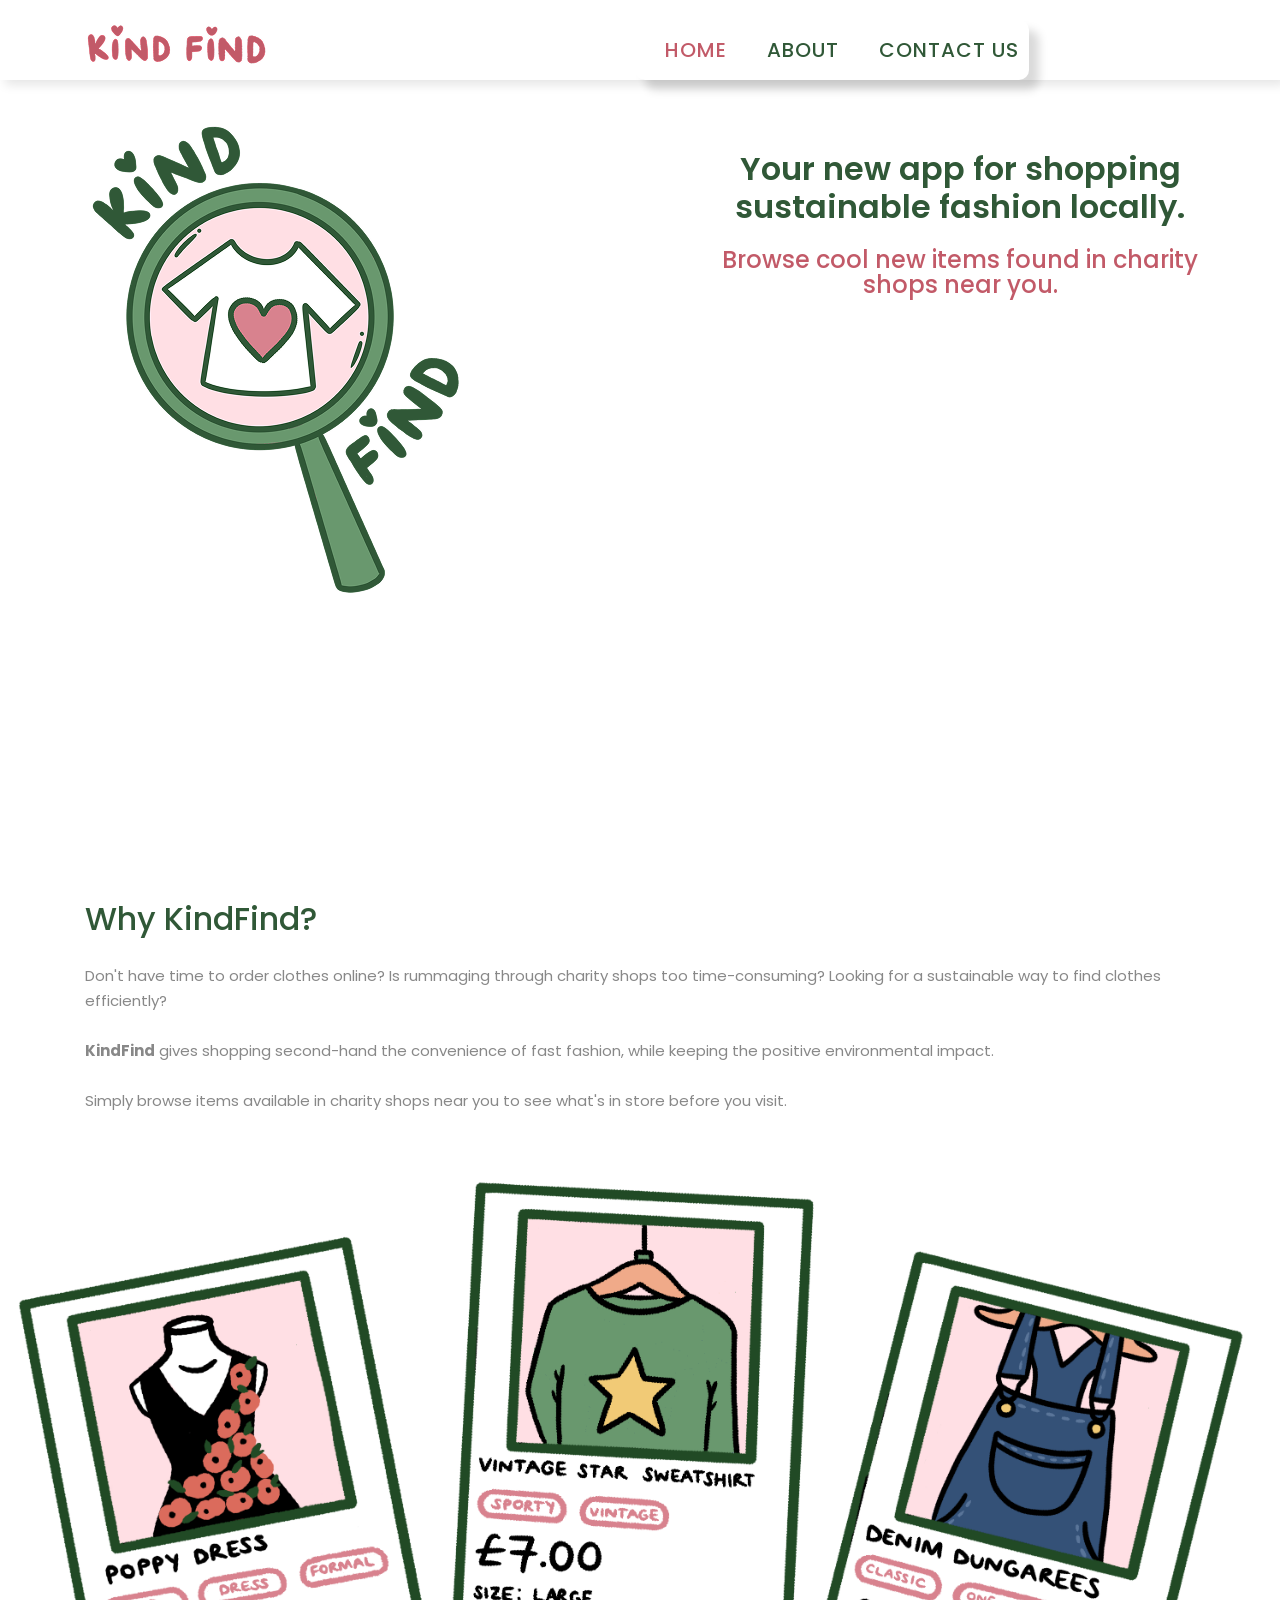
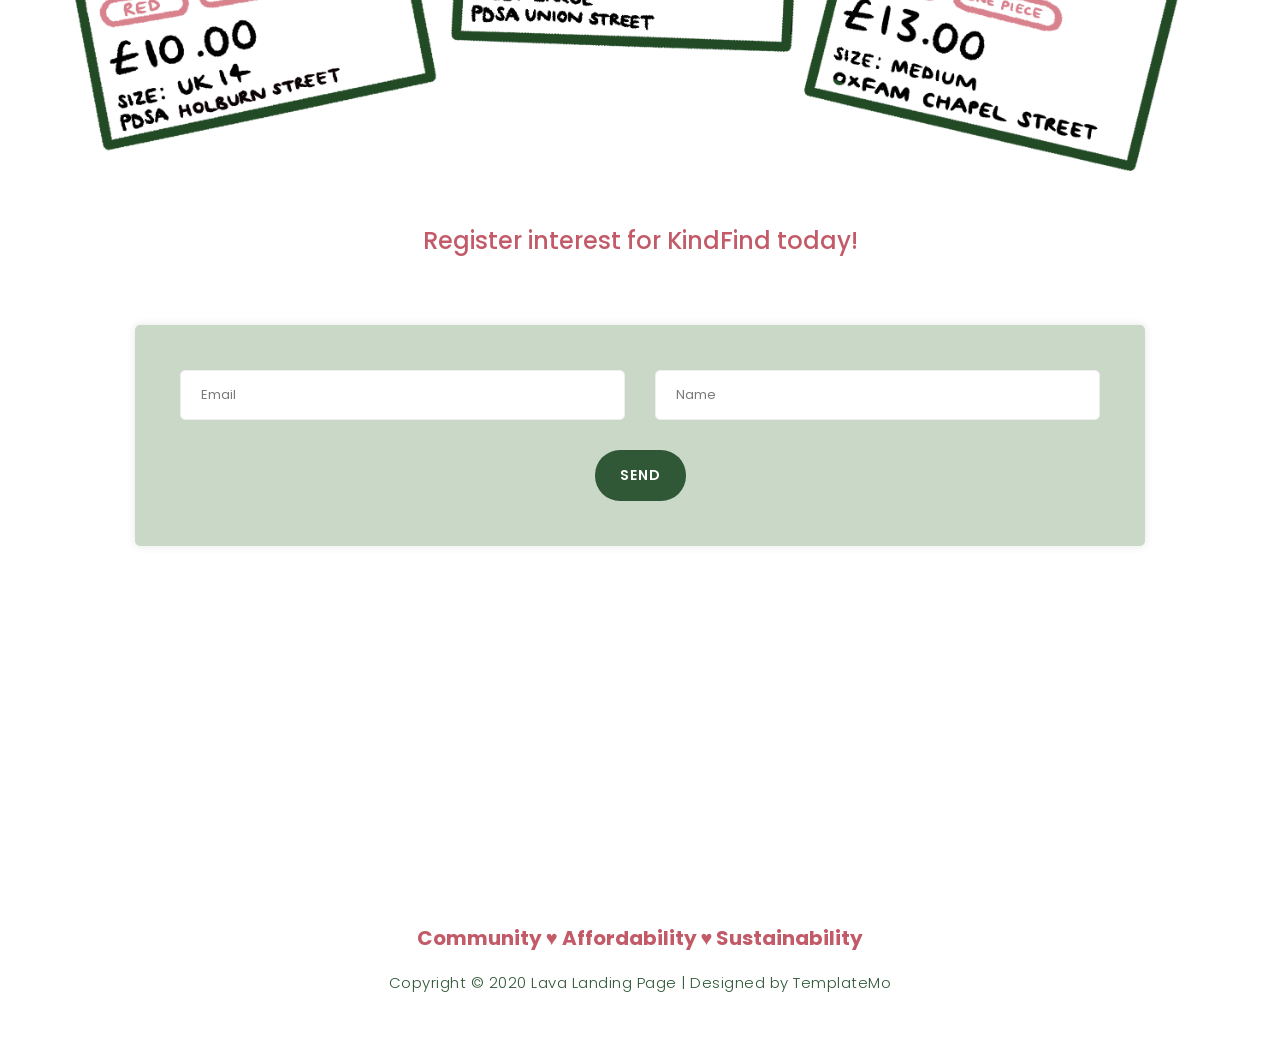
==== commit 3d142fec: "changing some of the text content" ====
--- a/index.html
+++ b/index.html
@@ -112,7 +112,7 @@
         <h2> Why KindFind? <br></h2>
         <p><br>Don't have time to order clothes online? Is rummaging through charity shops too time-consuming? Looking for a sustainable way to find clothes efficiently?</p>
         <p><br><b>KindFind</b> gives shopping second-hand the convenience of fast fashion, while keeping the positive environmental impact. </p>
-        <p><br>Simply browse items available in charity shops near you, and visit in-store to purchase.</p>
+        <p><br>Simply browse items available in charity shops near you to see what's in store before you visit.</p>
 
     </div>
 
--- a/assets/css/templatemo-lava.css
+++ b/assets/css/templatemo-lava.css
@@ -576,7 +576,6 @@
 
 @media (max-width: 991px) {
   .logo {
-    text-align: center;
     float: none!important;
   }
   .header-area {
@@ -590,7 +589,7 @@
     padding: 0px;
   }
   .header-area .logo {
-    margin-left: 30px;
+    
   }
   .header-area .menu-trigger {
     display: block !important;
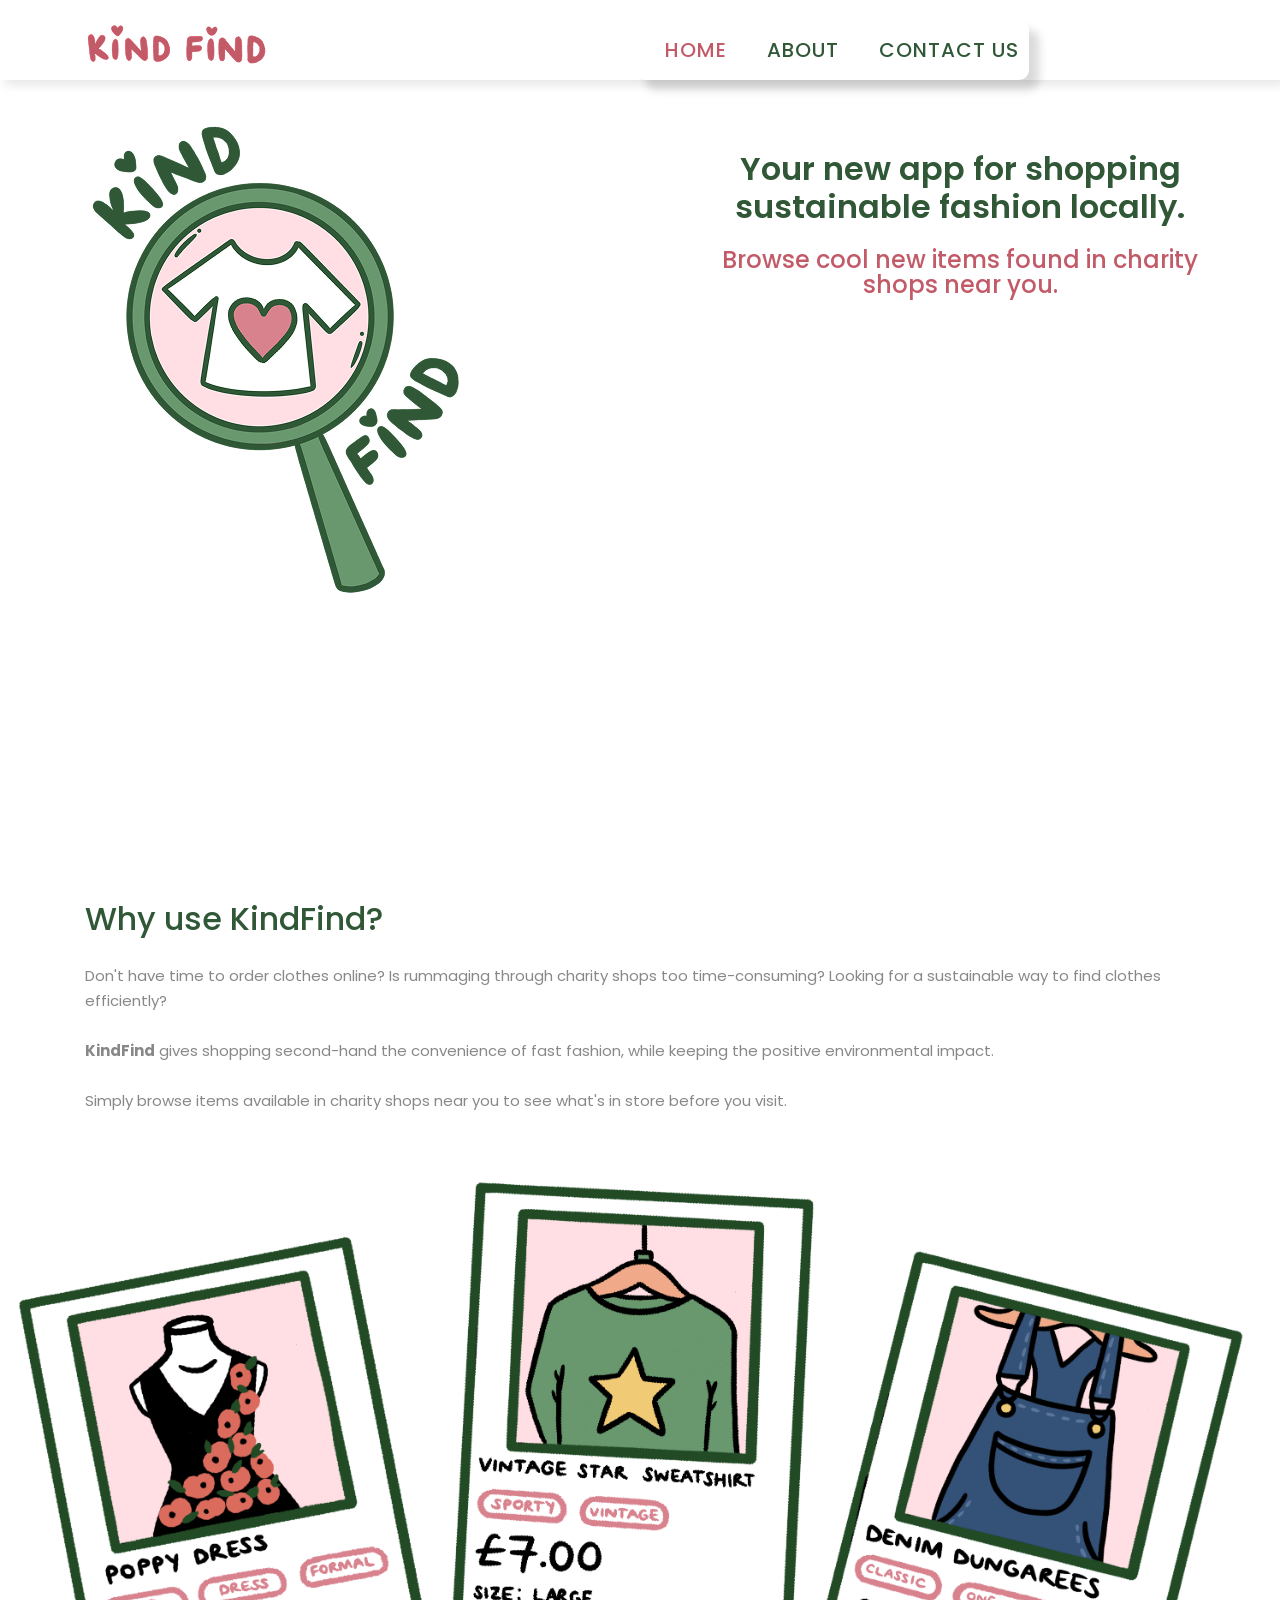
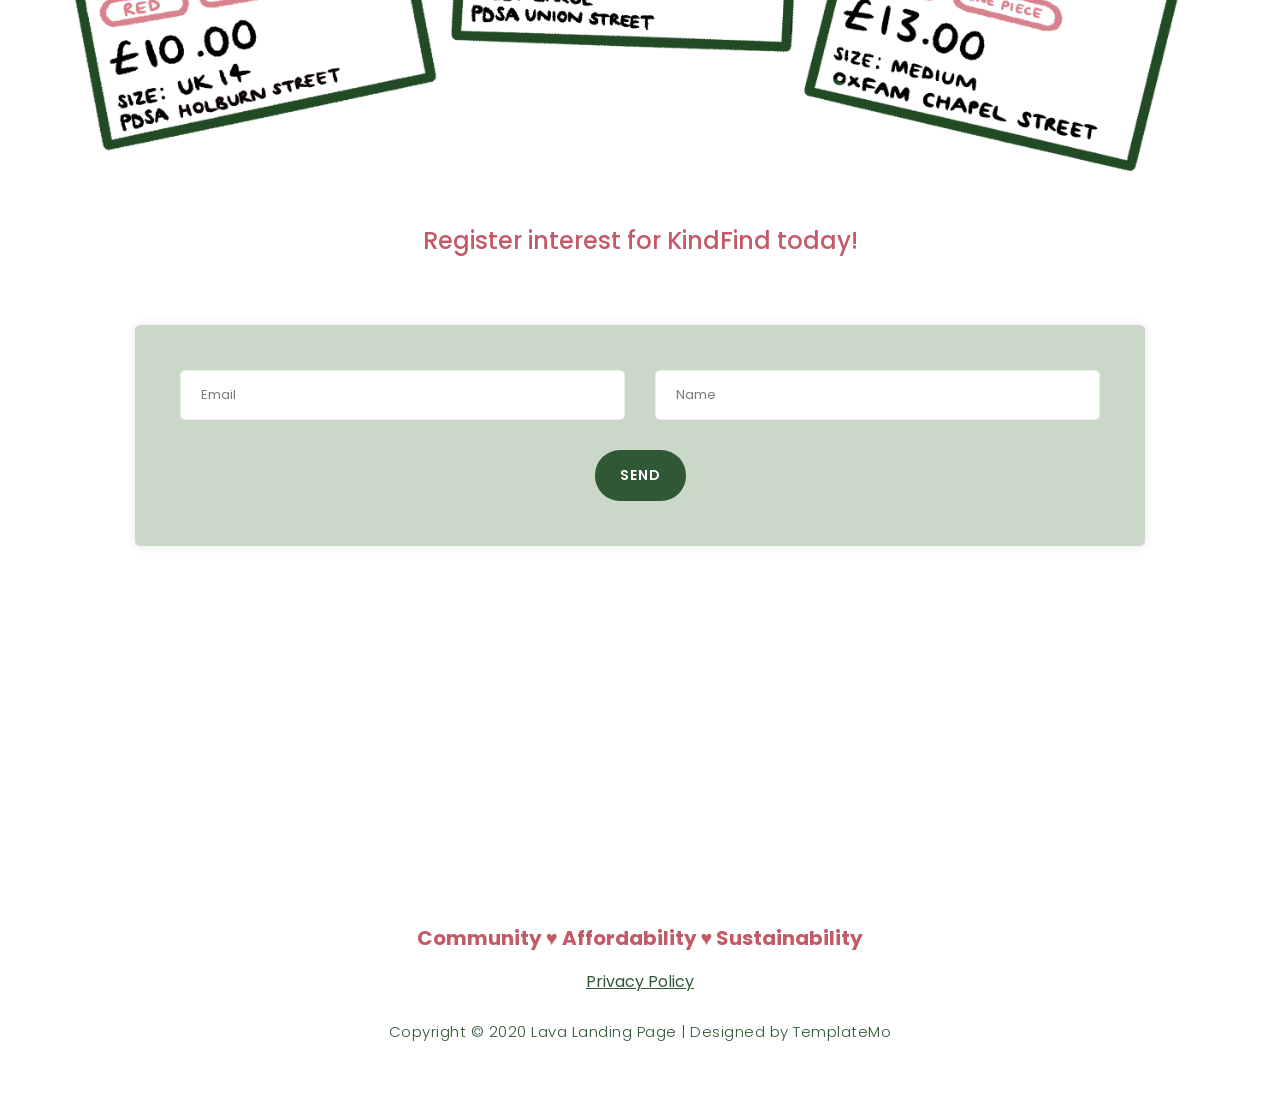
==== commit d079a0b8: "changed some of the about info, added a link to the privacy policy" ====
--- a/index.html
+++ b/index.html
@@ -109,7 +109,7 @@
     <!-- ***** Features Big Item Start ***** -->
 
     <div class="container">
-        <h2> Why KindFind? <br></h2>
+        <h2> Why use KindFind? <br></h2>
         <p><br>Don't have time to order clothes online? Is rummaging through charity shops too time-consuming? Looking for a sustainable way to find clothes efficiently?</p>
         <p><br><b>KindFind</b> gives shopping second-hand the convenience of fast fashion, while keeping the positive environmental impact. </p>
         <p><br>Simply browse items available in charity shops near you to see what's in store before you visit.</p>
@@ -161,8 +161,10 @@
                     <div class="sub-footer">
 
                         <h5 id="values-home"> Community  &#9829  Affordability  &#9829  Sustainability</h5> 
+
+                        <a href="https://onedrive.live.com/:w:/g/personal/33eacf926e19a447/IQA8ZObnkgBQTL473j0QpaLQAdEvwq_gTi9cY4ucf8OOCig?rtime=iplRik6a3kg&redeem=aHR0cHM6Ly8xZHJ2Lm1zL3cvYy8zM2VhY2Y5MjZlMTlhNDQ3L0lRQThaT2Jua2dCUVRMNDczajBRcGFMUUFkRXZ3cV9nVGk5Y1k0dWNmOE9PQ2lnP2U9bGVRVEhJ"> <u>Privacy Policy </u> <br> </a>
                         
-                        <p>Copyright &copy; 2020 Lava Landing Page
+                        <p> <br> Copyright &copy; 2020 Lava Landing Page
 
                         | Designed by <a rel="nofollow" href="https://templatemo.com">TemplateMo</a></p>
                     </div>
--- a/assets/css/templatemo-lava.css
+++ b/assets/css/templatemo-lava.css
@@ -1280,7 +1280,7 @@
 }
 
 footer .sub-footer a:hover {
-	color: #FC3;
+	color: #C25A68;
 }
 
 footer .sub-footer p {
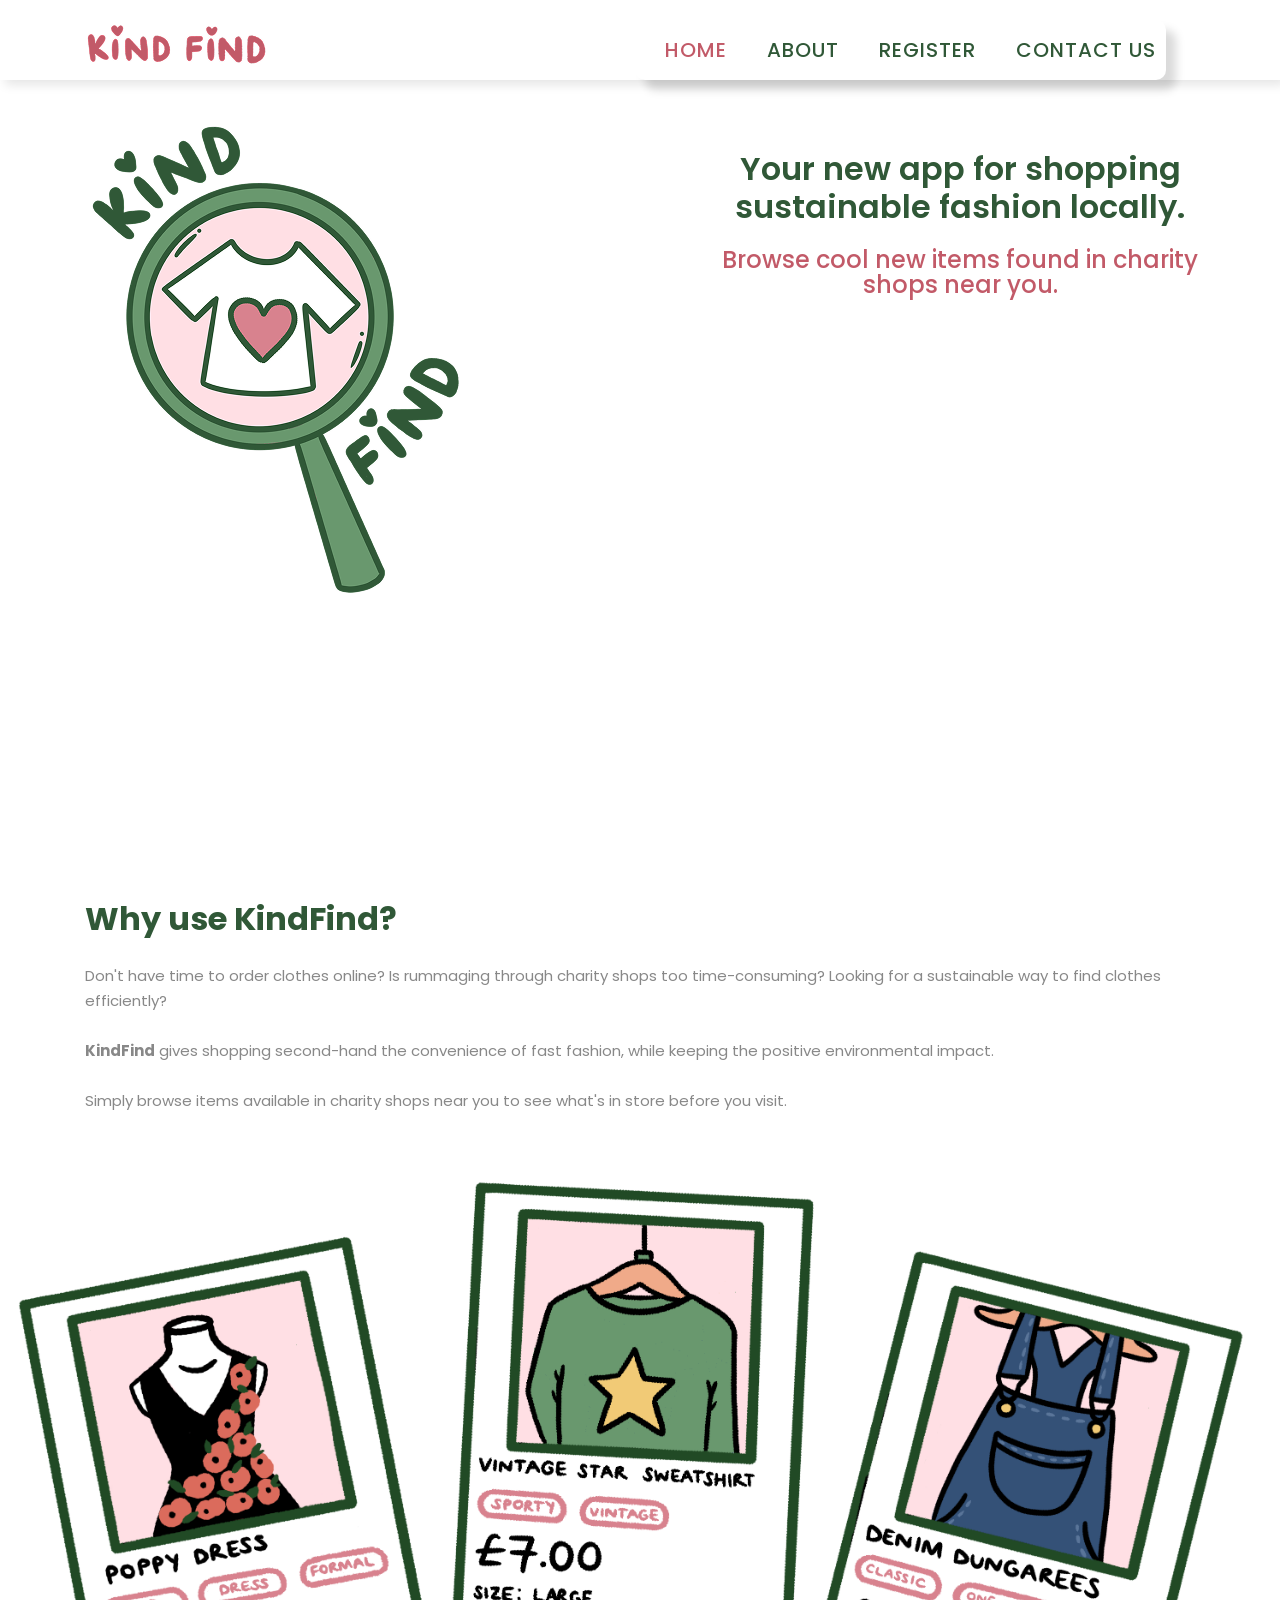
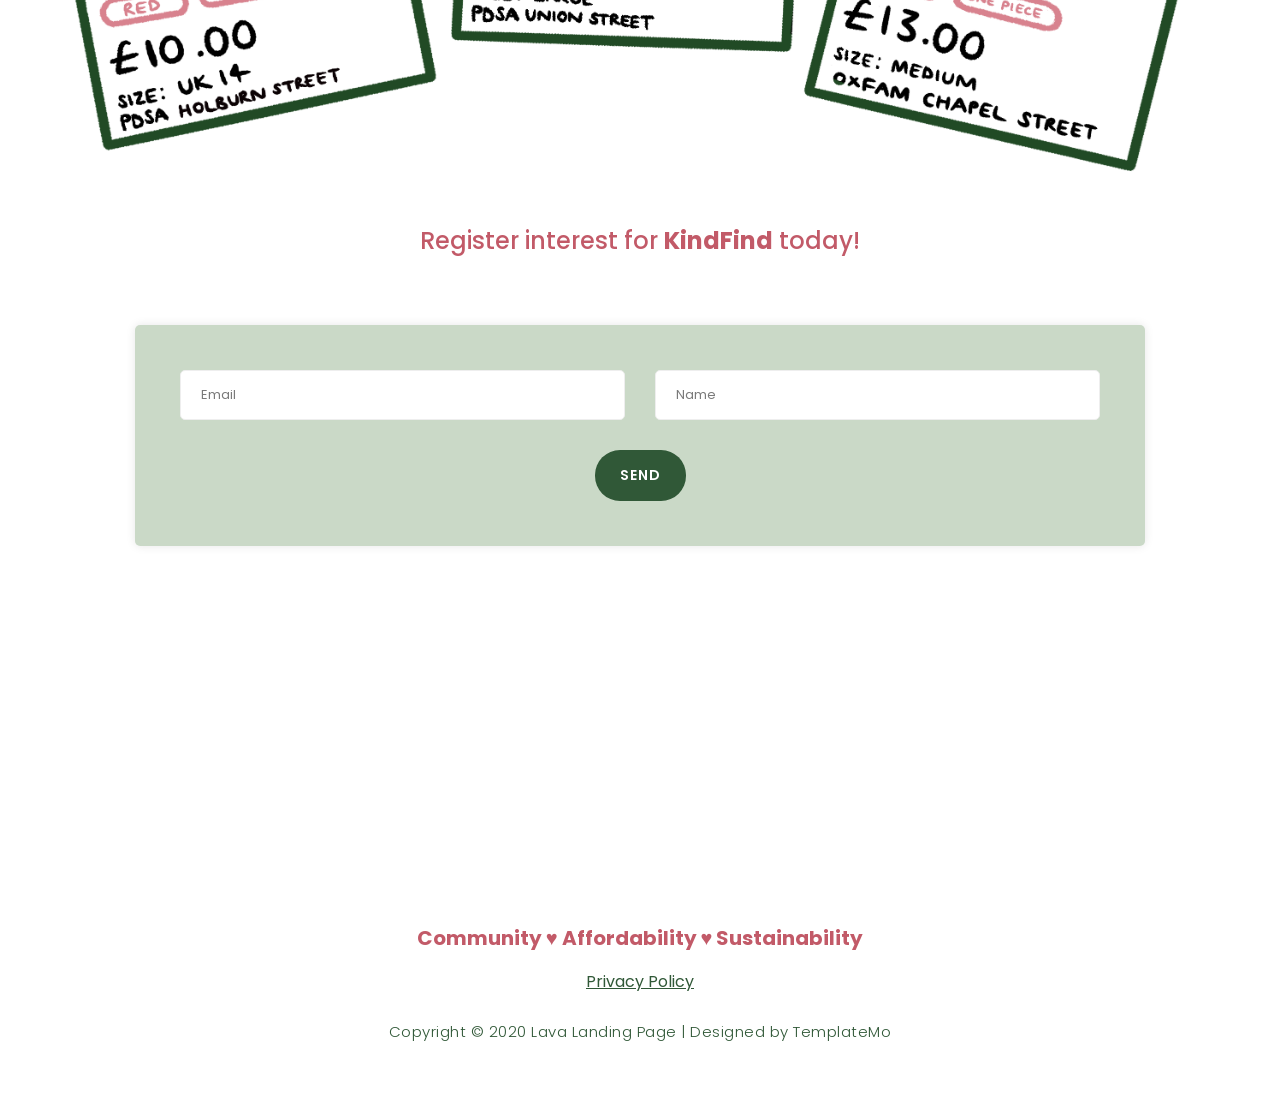
==== commit 9d3c57eb: "replacing background images on pages, fixing title on register page" ====
--- a/index.html
+++ b/index.html
@@ -17,6 +17,8 @@
 https://templatemo.com/tm-540-lava-landing-page
 
 -->
+
+<!-- Version 31.08.2026 -->
 
     <!-- Additional CSS Files -->
     <link rel="stylesheet" type="text/css" href="assets/css/bootstrap.min.css">
@@ -55,6 +57,7 @@
                         <ul class="nav">
                             <li> <a href="index.html" class="menu-item active"> Home </a></li>
                             <li> <a href="about.html"> About </a></li>
+                            <li> <a href="register.html"> Register </a></li>
                             <li> <a href="contact.html"> Contact Us </a></li>
                         </ul>
 
@@ -124,7 +127,7 @@
 
 
     <div class="container">
-        <h4 id="interest-form-heading"> Register interest for KindFind today! <br> </h4>
+        <h4 id="interest-form-heading"> Register interest for <b>KindFind</b> today! <br> </h4>
 
                             <div class="contact-form">
                                 <form method="POST" action="https://script.google.com/macros/s/AKfycbyY-tddZt12x1N2w3Bfdlll0ggIRHXmHf4bwVYbFrDgCQg-KHcNWGbpHg6rM3AW5Ag/exec">
--- a/assets/css/templatemo-lava.css
+++ b/assets/css/templatemo-lava.css
@@ -98,6 +98,7 @@
 
 h2 { 
   color: #305837;
+  font-weight: bold;
 }
 
 ul {
@@ -135,12 +136,12 @@
 }
 
 ::selection {
-  background: #f1556a;
+  background: #f0bac9db;
   color: #fff;
 }
 
 ::-moz-selection {
-  background: #f1556a;
+  background: #f0bac9db;
   color: #fff;
 }
 
@@ -176,7 +177,7 @@
 }
 
 a.main-button-slider:hover {
-  background-color: #f1556a;
+  background-color: #f0bac9db;
 }
 
 a.main-button {
@@ -236,7 +237,7 @@
 
 .center-heading h2 em {
   font-style: normal;
-  color: #f4813f;
+  color: #C25A68;
 }
 
 .center-heading p {
@@ -564,7 +565,7 @@
   color: #C25A68;
 }
 
-@media (max-width: 1200px) {
+@media (max-width: 992px) {
   .header-area .main-nav .nav li {
     padding-left: 12px;
     padding-right: 12px;
@@ -684,7 +685,8 @@
 
 @media (max-width: 992px ){
   .page-title {
-    background-color: rgba(255, 255, 255, 0.5);
+    background-color: rgba(255, 255, 255, 0.7);
+    border-radius: 5%;
   }
 }
 
@@ -752,7 +754,7 @@
   width: 100%;
   height: 100vh;
   min-height: 793px;
-  background-image: url(../images/banner-bg.png);
+  background-image: url(../images/background1.png);
   background-repeat: no-repeat;
   background-position: right top;
 }
@@ -761,7 +763,7 @@
   width: 100%;
   height: 100vh;
   min-height: 793px;
-  background-image: url(../images/banner-bg2.png);
+  background-image: url(../images/background2.png);
   background-repeat: no-repeat;
   background-position: left top;
 }
@@ -822,7 +824,7 @@
   }
 }
 
-@media (max-width: 1140px) {
+@media (max-width) {
   .welcome-area {
     height: auto;
   }
